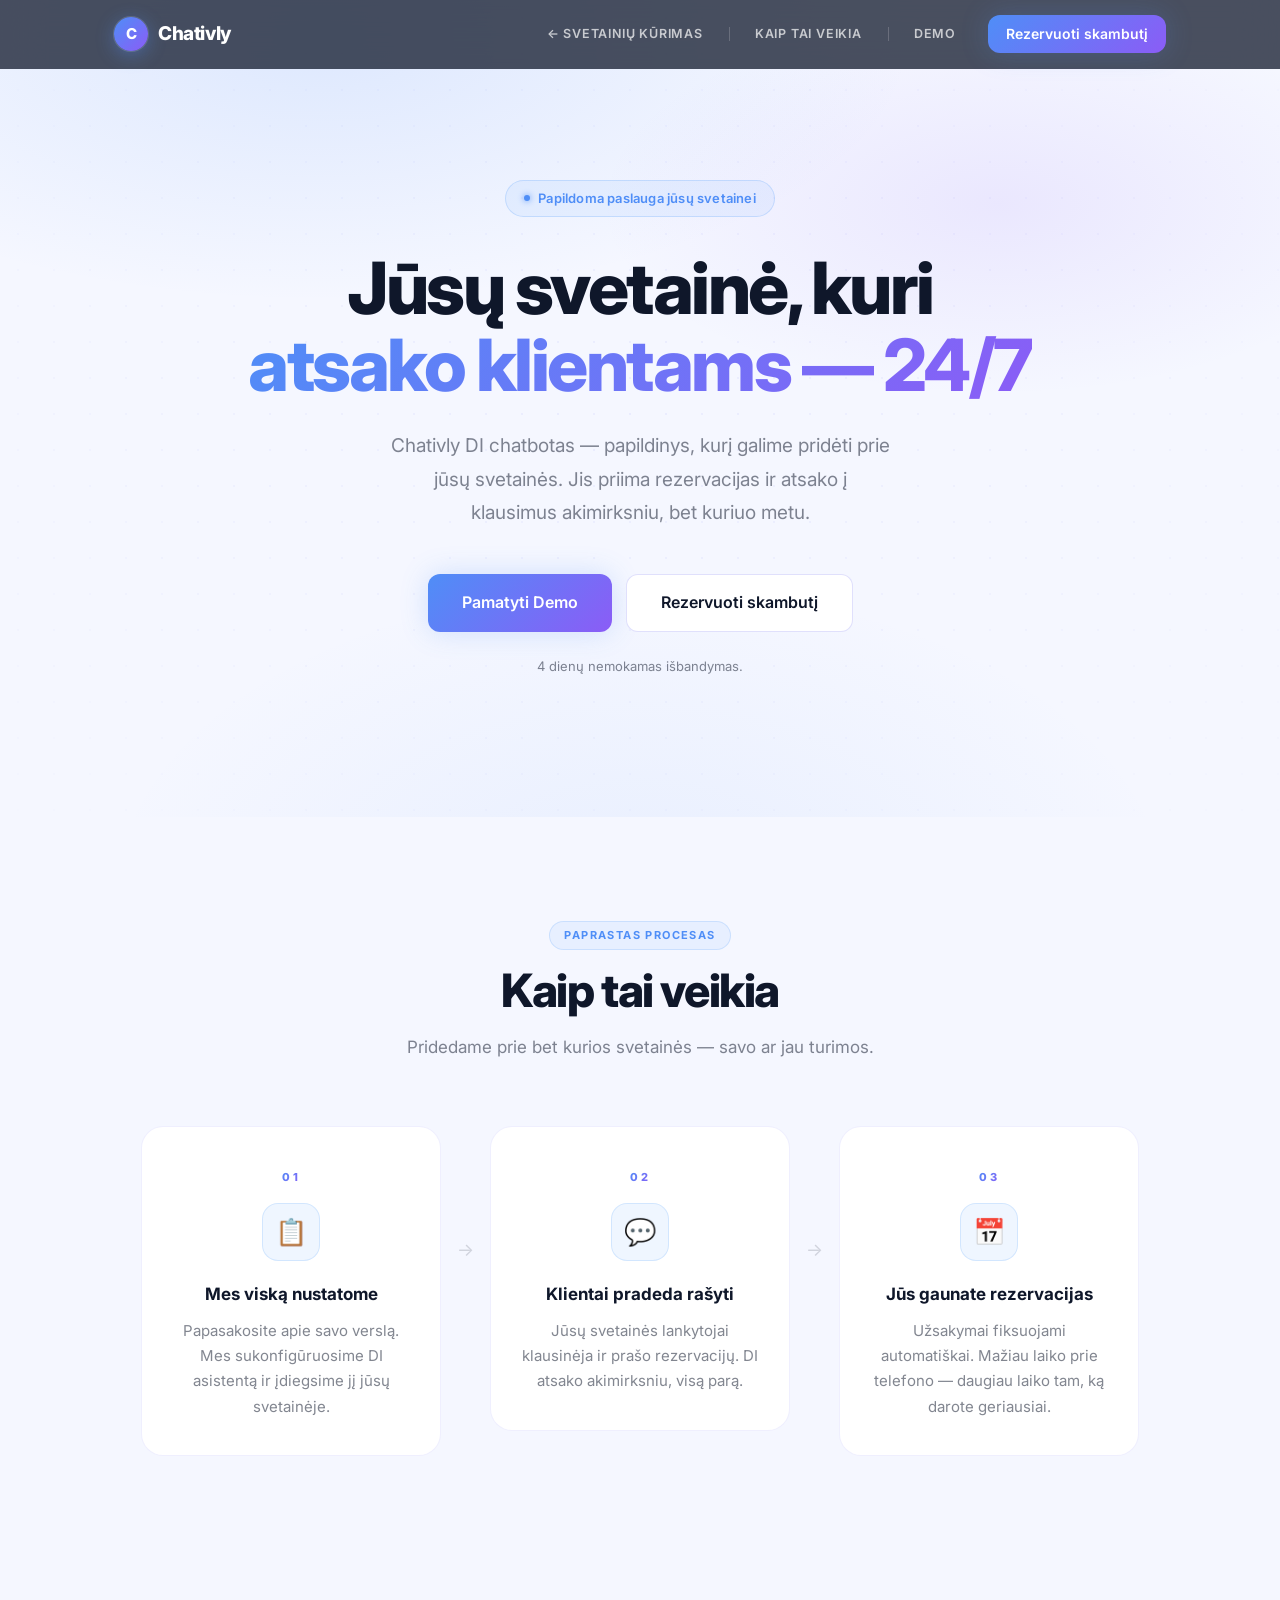
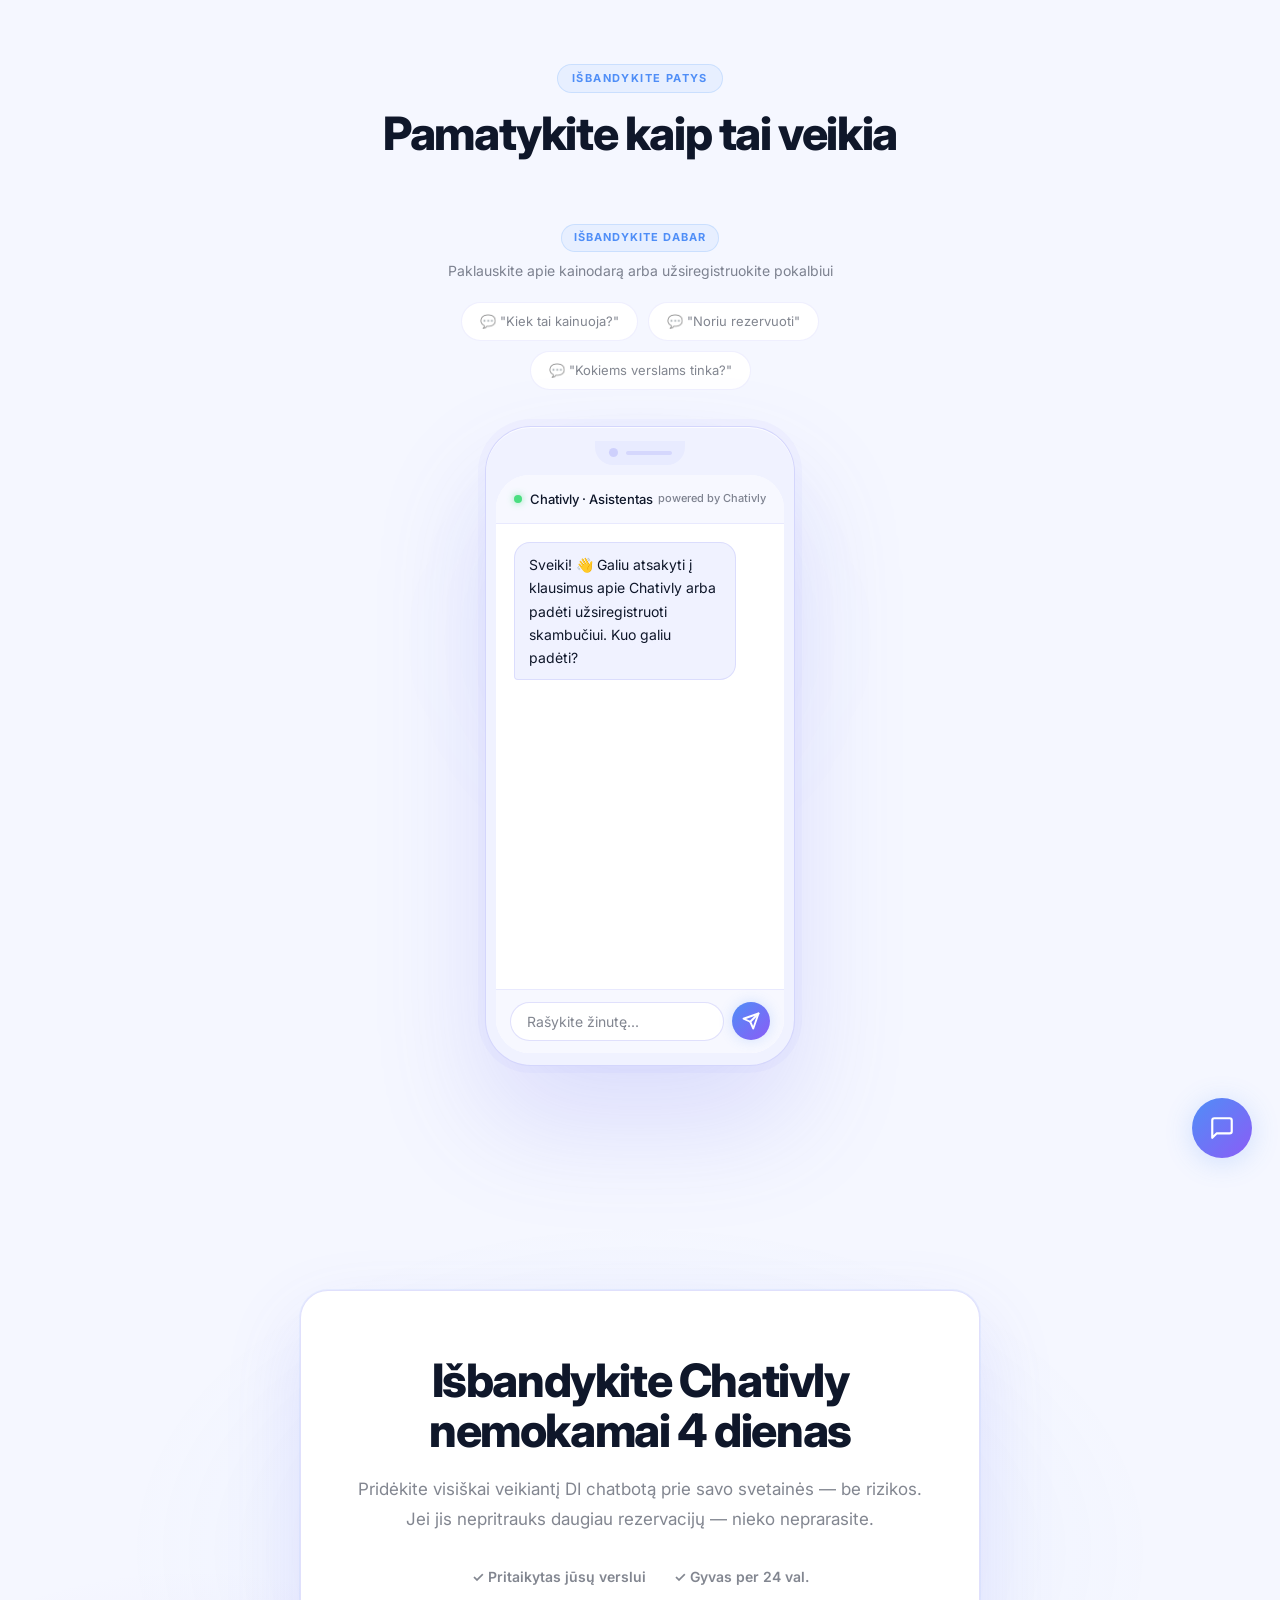
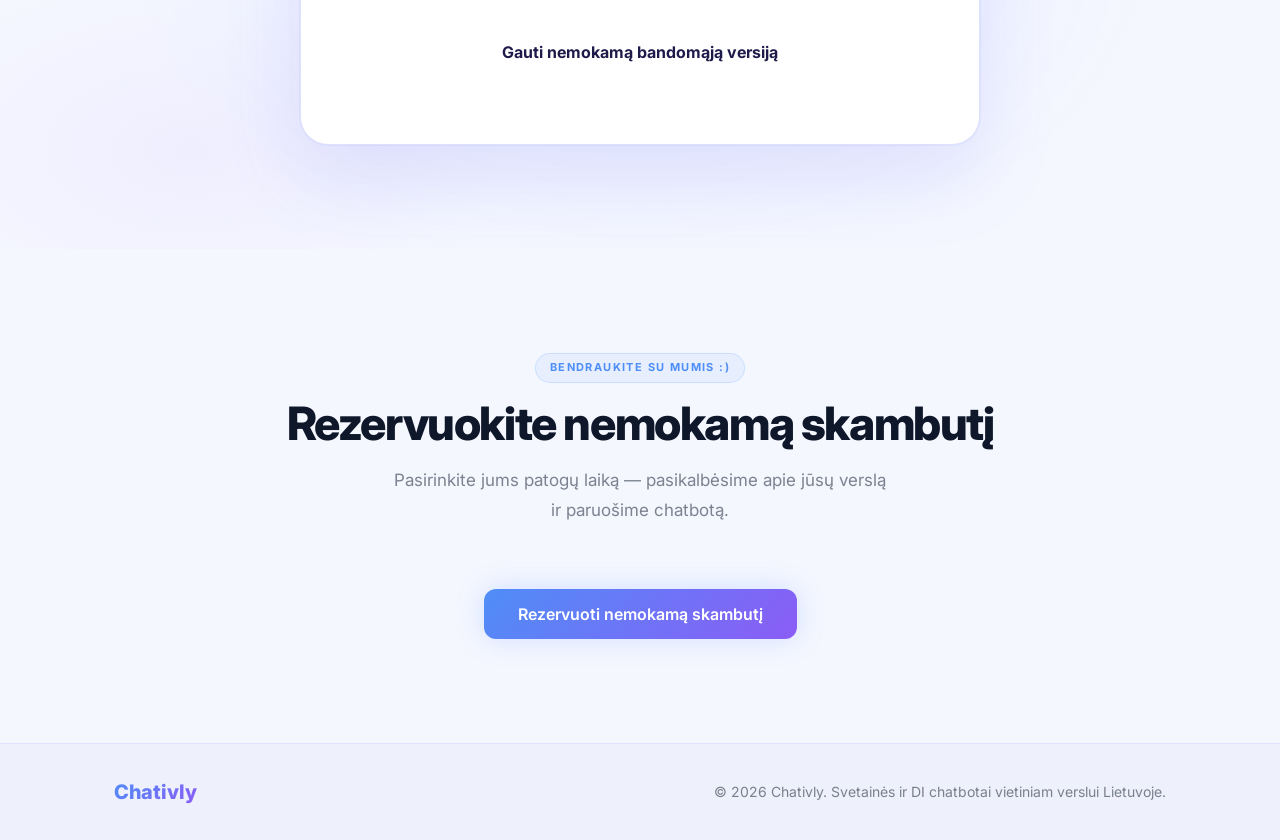
==== chatbot.html @ e69b6168 "Add Calendly booking flow to chatbot and redesign landing page FAQ assistant now collects the visito" ====
<!DOCTYPE html>
<html lang="lt">
<head>
    <meta charset="UTF-8">
    <meta name="viewport" content="width=device-width, initial-scale=1.0">
    <title>Chativly DI Chatbotas — Papildinys Jūsų Svetainei</title>
    <meta name="description" content="Pridėkite prie savo svetainės Chativly DI chatbotą, kuris priima rezervacijas ir atsako į klientų klausimus visą parą. Pradėkite nemokamą 4 dienų bandomąją versiją.">
    <link rel="icon" type="image/png" href="logofavicon.png">
    <link rel="preconnect" href="https://fonts.googleapis.com">
    <link rel="preconnect" href="https://fonts.gstatic.com" crossorigin>
    <link href="https://fonts.googleapis.com/css2?family=Inter:wght@400;500;600;700;800&display=swap" rel="stylesheet">
    <link rel="stylesheet" href="css/style.css?v=12">
    <link href="https://assets.calendly.com/assets/external/widget.css" rel="stylesheet">
    <script src="https://assets.calendly.com/assets/external/widget.js" async></script>
</head>
<body>

    <!-- Navigation -->
    <nav class="nav" id="nav">
        <div class="container nav__inner">
            <a href="index.html" class="nav__logo">
                <span class="nav__logo-badge">C</span>
                <span class="nav__logo-text">Chativly</span>
            </a>
            <button class="nav__toggle" id="navToggle" aria-label="Atidaryti meniu">
                <span></span><span></span><span></span>
            </button>
            <ul class="nav__links" id="navLinks">
                <li><a href="index.html">← Svetainių kūrimas</a></li>
                <li><a href="#how-it-works">Kaip tai veikia</a></li>
                <li><a href="#demo">Demo</a></li>
                <li class="nav__cta"><a href="#contact" class="btn btn--primary btn--sm">Rezervuoti skambutį</a></li>
            </ul>
        </div>
    </nav>

    <!-- Hero -->
    <section class="hero" id="hero">
        <div class="hero__bg"></div>
        <div class="container hero__inner">
            <div class="hero__badge">
                <span class="hero__badge-dot"></span>
                Papildoma paslauga jūsų svetainei
            </div>
            <h1 class="hero__title">Jūsų svetainė, kuri<br><span class="gradient-text">atsako klientams — 24/7</span></h1>
            <p class="hero__subtitle">Chativly DI chatbotas — papildinys, kurį galime pridėti prie jūsų svetainės. Jis priima rezervacijas ir atsako į klausimus akimirksniu, bet kuriuo metu.</p>
            <div class="hero__ctas">
                <a href="#demo" class="btn btn--primary btn--lg">Pamatyti Demo</a>
                <a href="#contact" class="btn btn--outline btn--lg">Rezervuoti skambutį</a>
            </div>
            <p class="hero__note">4 dienų nemokamas išbandymas.</p>
        </div>
    </section>

    <!-- How It Works -->
    <section class="section" id="how-it-works">
        <div class="container">
            <div class="section__header">
                <span class="section__tag">Paprastas procesas</span>
                <h2 class="section__title">Kaip tai veikia</h2>
                <p class="section__subtitle">Pridedame prie bet kurios svetainės — savo ar jau turimos.</p>
            </div>
            <div class="steps">
                <div class="step">
                    <div class="step__number">01</div>
                    <div class="step__icon">📋</div>
                    <h3 class="step__title">Mes viską nustatome</h3>
                    <p class="step__desc">Papasakosite apie savo verslą. Mes sukonfigūruosime DI asistentą ir įdiegsime jį jūsų svetainėje.</p>
                </div>
                <div class="step__arrow">→</div>
                <div class="step">
                    <div class="step__number">02</div>
                    <div class="step__icon">💬</div>
                    <h3 class="step__title">Klientai pradeda rašyti</h3>
                    <p class="step__desc">Jūsų svetainės lankytojai klausinėja ir prašo rezervacijų. DI atsako akimirksniu, visą parą.</p>
                </div>
                <div class="step__arrow">→</div>
                <div class="step">
                    <div class="step__number">03</div>
                    <div class="step__icon">📅</div>
                    <h3 class="step__title">Jūs gaunate rezervacijas</h3>
                    <p class="step__desc">Užsakymai fiksuojami automatiškai. Mažiau laiko prie telefono — daugiau laiko tam, ką darote geriausiai.</p>
                </div>
            </div>
        </div>
    </section>


    <!-- Live Demo -->
    <section class="section" id="demo" style="position:relative; padding-bottom: 120px;">
        <div class="container">
            <div class="section__header">
                <span class="section__tag">Išbandykite patys</span>
                <h2 class="section__title">Pamatykite kaip tai veikia</h2>
            </div>
            <div class="demo-split">
                <div class="demo-col__header">
                    <span class="demo-col__tag">Išbandykite dabar</span>
                    <p class="demo-col__desc">Paklauskite apie kainodarą arba užsiregistruokite pokalbiui</p>
                </div>
                <ul class="demo-hints" id="faqHints">
                    <li>💬 "Kiek tai kainuoja?"</li>
                    <li>💬 "Noriu rezervuoti"</li>
                    <li>💬 "Kokiems verslams tinka?"</li>
                </ul>
                <div class="phone-mockup">
                    <div class="phone-frame">
                        <div class="phone-frame__notch"></div>
                        <div class="phone-frame__screen">
                            <div class="chatbox">
                                <div class="chatbox__header">
                                    <div class="chatbox__status">
                                        <span class="chatbox__dot"></span>
                                        <span>Chativly · Asistentas</span>
                                    </div>
                                    <span class="chatbox__powered">powered by Chativly</span>
                                </div>
                                <div class="chatbox__messages" id="chatMessagesFaq">
                                    <div class="message message--bot">
                                        <div class="message__bubble">Sveiki! 👋 Galiu atsakyti į klausimus apie Chativly arba padėti užsiregistruoti skambučiui. Kuo galiu padėti?</div>
                                    </div>
                                </div>
                                <div class="chatbox__input">
                                    <input type="text" id="chatInputFaq" placeholder="Rašykite žinutę..." autocomplete="off" />
                                    <button id="chatSendFaq" class="chat-send-btn" aria-label="Siųsti">
                                        <svg width="18" height="18" viewBox="0 0 24 24" fill="none" stroke="currentColor" stroke-width="2.5" stroke-linecap="round" stroke-linejoin="round"><line x1="22" y1="2" x2="11" y2="13"></line><polygon points="22 2 15 22 11 13 2 9 22 2"></polygon></svg>
                                    </button>
                                </div>
                            </div>
                        </div>
                    </div>
                </div>
            </div>
        </div>

        <!-- Chat Bubble Preview -->
        <div class="bubble-widget" id="bubbleWidget">
            <div class="bubble-popup" id="bubblePopup">
                <div class="chatbox__header">
                    <div class="chatbox__status">
                        <span class="chatbox__dot"></span>
                        <span>Chativly Asistentas · Aktyvus</span>
                    </div>
                    <button class="bubble-close" id="bubbleClose" aria-label="Uždaryti">✕</button>
                </div>
                <div class="chatbox__messages" id="chatMessagesBubble">
                    <div class="message message--bot">
                        <div class="message__bubble">Sveiki! 👋 Kuo galiu padėti?</div>
                    </div>
                </div>
                <div class="chatbox__input">
                    <input type="text" id="chatInputBubble" placeholder="Rašykite žinutę..." autocomplete="off" />
                    <button id="chatSendBubble" class="chat-send-btn" aria-label="Siųsti">
                        <svg width="18" height="18" viewBox="0 0 24 24" fill="none" stroke="currentColor" stroke-width="2.5" stroke-linecap="round" stroke-linejoin="round"><line x1="22" y1="2" x2="11" y2="13"></line><polygon points="22 2 15 22 11 13 2 9 22 2"></polygon></svg>
                    </button>
                </div>
            </div>
            <button class="bubble-btn" id="bubbleBtn" aria-label="Atidaryti chatą">
                <svg class="bubble-icon bubble-icon--chat" width="26" height="26" viewBox="0 0 24 24" fill="none" stroke="currentColor" stroke-width="2" stroke-linecap="round" stroke-linejoin="round"><path d="M21 15a2 2 0 0 1-2 2H7l-4 4V5a2 2 0 0 1 2-2h14a2 2 0 0 1 2 2z"></path></svg>
                <svg class="bubble-icon bubble-icon--close" width="22" height="22" viewBox="0 0 24 24" fill="none" stroke="currentColor" stroke-width="2.5" stroke-linecap="round" stroke-linejoin="round"><line x1="18" y1="6" x2="6" y2="18"></line><line x1="6" y1="6" x2="18" y2="18"></line></svg>
            </button>
        </div>
    </section>


    <!-- Trial -->
    <section class="section trial" id="trial">
        <div class="container">
            <div class="trial__inner">
                <h2 class="trial__title">Išbandykite Chativly<br>nemokamai 4 dienas</h2>
                <p class="trial__subtitle">Pridėkite visiškai veikiantį DI chatbotą prie savo svetainės — be rizikos. Jei jis nepritrauks daugiau rezervacijų — nieko neprarasite.</p>
                <div class="trial__features">
                    <span>✓ Pritaikytas jūsų verslui</span>
                    <span>✓ Gyvas per 24 val.</span>
                </div>
                <a href="#contact" class="btn btn--white btn--lg">Gauti nemokamą bandomąją versiją</a>
            </div>
        </div>
    </section>

    <!-- Contact -->
    <section class="section" id="contact">
        <div class="container">
            <div class="section__header">
                <span class="section__tag">Bendraukite su mumis :)</span>
                <h2 class="section__title">Rezervuokite nemokamą skambutį</h2>
                <p class="section__subtitle">Pasirinkite jums patogų laiką — pasikalbėsime apie jūsų verslą ir paruošime chatbotą.</p>
            </div>
            <div class="calendly-cta" style="display:flex;justify-content:center;">
                <button class="btn btn--primary btn--lg" onclick="if(typeof Calendly!=='undefined'){Calendly.initPopupWidget({url:'https://calendly.com/zygimantaspode'});}else{window.open('https://calendly.com/zygimantaspode','_blank');}return false;">
                    Rezervuoti nemokamą skambutį
                </button>
            </div>
        </div>
    </section>

    <!-- Footer -->
    <footer class="footer">
        <div class="container footer__inner">
            <a href="index.html" class="footer__logo">Chativly</a>
            <p class="footer__copy">© 2026 Chativly. Svetainės ir DI chatbotai vietiniam verslui Lietuvoje.</p>
        </div>
    </footer>

    <script src="js/main.js?v=8"></script>
    <script src="js/chatbot.js?v=8"></script>
</body>
</html>
---- css/style.css ----
/* ===== Variables ===== */
:root {
  --bg: #f5f7ff;
  --bg-2: #eef1fb;
  --bg-surface: rgba(255,255,255,0.75);
  --border: rgba(99,102,241,0.1);
  --border-bright: rgba(99,102,241,0.2);
  --primary: #4f8ef7;
  --primary-dark: #3b82f6;
  --primary-glow: rgba(79,142,247,0.22);
  --accent: #8b5cf6;
  --gradient: linear-gradient(135deg, #4f8ef7 0%, #8b5cf6 100%);
  --text: #0f172a;
  --text-muted: rgba(15,23,42,0.52);
  --white: #ffffff;
  --shadow: 0 8px 32px rgba(99,102,241,0.1);
  --shadow-lg: 0 32px 80px rgba(99,102,241,0.14);
  --radius: 14px;
  --radius-lg: 22px;
  --font: 'Inter', sans-serif;
  --ease: all 0.22s ease;
}

/* ===== Reset ===== */
*, *::before, *::after { box-sizing: border-box; margin: 0; padding: 0; }
html { scroll-behavior: smooth; }
body {
  font-family: var(--font);
  color: var(--text);
  line-height: 1.6;
  background: var(--bg);
  -webkit-font-smoothing: antialiased;
}
a { text-decoration: none; }
ul { list-style: none; }
input, select, button { font-family: var(--font); }

/* ===== Container ===== */
.container {
  max-width: 1100px;
  margin: 0 auto;
  padding: 0 24px;
}

/* ===== Gradient Text ===== */
.gradient-text {
  background: var(--gradient);
  -webkit-background-clip: text;
  -webkit-text-fill-color: transparent;
  background-clip: text;
}

/* ===== Buttons ===== */
.btn {
  display: inline-flex;
  align-items: center;
  justify-content: center;
  gap: 8px;
  border: none;
  border-radius: 12px;
  font-weight: 600;
  cursor: pointer;
  transition: var(--ease);
  white-space: nowrap;
}
.btn--primary {
  background: var(--gradient);
  color: var(--white);
  box-shadow: 0 0 28px var(--primary-glow);
}
.btn--primary:hover {
  filter: brightness(1.12);
  transform: translateY(-2px);
  box-shadow: 0 0 40px rgba(96,165,250,0.42);
}
.btn--outline {
  background: #ffffff;
  color: var(--text);
  border: 1px solid var(--border-bright);
}
.btn--outline:hover {
  background: #f0f2ff;
  border-color: rgba(79,142,247,0.35);
  transform: translateY(-2px);
}
.btn--white {
  background: var(--white);
  color: #1e1b4b;
  font-weight: 700;
}
.btn--white:hover {
  background: #ede9fe;
  transform: translateY(-2px);
  box-shadow: 0 8px 28px rgba(0,0,0,0.28);
}
.btn--sm { padding: 8px 18px; font-size: 14px; }
.btn--lg { padding: 15px 34px; font-size: 16px; }
.btn--full { width: 100%; }

/* ===== Nav ===== */
.nav {
  position: fixed;
  top: 0; left: 0; right: 0;
  z-index: 100;
  padding: 15px 0;
  background: rgba(15,23,42,0.75);
  backdrop-filter: blur(20px);
  -webkit-backdrop-filter: blur(20px);
  border-bottom: 1px solid transparent;
  transition: var(--ease), transform 0.3s ease;
}
.nav--hidden {
  transform: translateY(-100%);
}
.nav.scrolled {
  background: rgba(15,23,42,0.95);
  border-bottom-color: rgba(255,255,255,0.08);
  padding: 10px 0;
  box-shadow: 0 4px 24px rgba(0,0,0,0.25);
}
.nav__inner {
  display: flex;
  align-items: center;
  justify-content: space-between;
  gap: 32px;
}
.nav__logo {
  display: flex;
  align-items: center;
  gap: 10px;
}
.nav__logo-badge {
  width: 34px;
  height: 34px;
  flex-shrink: 0;
  border-radius: 50%;
  background: var(--gradient);
  display: flex;
  align-items: center;
  justify-content: center;
  color: var(--white);
  font-size: 15px;
  font-weight: 800;
  box-shadow: 0 0 0 1px rgba(255,255,255,0.14), 0 4px 18px rgba(79,142,247,0.4);
  transition: var(--ease);
}
.nav__logo:hover .nav__logo-badge {
  transform: scale(1.08) rotate(-8deg);
  box-shadow: 0 0 0 1px rgba(255,255,255,0.22), 0 4px 24px rgba(139,92,246,0.55);
}
.nav__logo-text {
  font-size: 19px;
  font-weight: 800;
  color: var(--white);
  letter-spacing: -0.4px;
}
.nav__links {
  display: flex;
  align-items: center;
  gap: 26px;
}
.nav__links li {
  display: flex;
  align-items: center;
}
.nav__links li:not(:first-child):not(.nav__cta) {
  position: relative;
  padding-left: 26px;
}
.nav__links li:not(:first-child):not(.nav__cta)::before {
  content: '';
  position: absolute;
  left: 0;
  top: 50%;
  transform: translateY(-50%);
  width: 1px;
  height: 14px;
  background: rgba(255,255,255,0.18);
}
.nav__cta { margin-left: 6px; }
.nav__links a:not(.btn) {
  color: rgba(255,255,255,0.7);
  font-size: 12.5px;
  font-weight: 600;
  text-transform: uppercase;
  letter-spacing: 0.8px;
  transition: var(--ease);
}
.nav__links a:not(.btn):hover { color: var(--white); }
.nav__toggle {
  display: none;
  flex-direction: column;
  gap: 5px;
  background: none;
  border: none;
  cursor: pointer;
  padding: 4px;
  z-index: 101;
}
.nav__toggle span {
  display: block;
  width: 24px;
  height: 2px;
  background: var(--white);
  border-radius: 2px;
  transition: var(--ease);
}

/* ===== Hero ===== */
.hero {
  position: relative;
  background: var(--bg);
  color: var(--text);
  padding: 180px 0 140px;
  overflow: hidden;
  text-align: center;
}
.hero__bg {
  position: absolute;
  inset: 0;
  background:
    radial-gradient(ellipse 80% 55% at 25% 5%, rgba(79,142,247,0.14) 0%, transparent 58%),
    radial-gradient(ellipse 60% 45% at 78% 25%, rgba(139,92,246,0.1) 0%, transparent 52%),
    radial-gradient(ellipse 70% 65% at 50% 110%, rgba(79,142,247,0.08) 0%, transparent 60%);
  pointer-events: none;
}
.hero::after {
  content: '';
  position: absolute;
  inset: 0;
  background-image: radial-gradient(rgba(99,102,241,0.07) 1px, transparent 1px);
  background-size: 36px 36px;
  mask-image: radial-gradient(ellipse 80% 80% at center, black 0%, transparent 100%);
  -webkit-mask-image: radial-gradient(ellipse 80% 80% at center, black 0%, transparent 100%);
  pointer-events: none;
}
.hero__inner { position: relative; z-index: 1; }
.hero__badge {
  display: inline-flex;
  align-items: center;
  gap: 8px;
  background: rgba(96,165,250,0.09);
  border: 1px solid rgba(96,165,250,0.26);
  color: var(--primary);
  padding: 7px 18px;
  border-radius: 100px;
  font-size: 13px;
  font-weight: 600;
  margin-bottom: 32px;
  letter-spacing: 0.2px;
}
.hero__badge-dot {
  width: 6px;
  height: 6px;
  background: var(--primary);
  border-radius: 50%;
  flex-shrink: 0;
  animation: blink 2s infinite;
  box-shadow: 0 0 6px var(--primary);
}
.hero__title {
  font-size: clamp(40px, 6.5vw, 72px);
  font-weight: 800;
  line-height: 1.07;
  letter-spacing: -2.5px;
  margin-bottom: 26px;
  color: var(--text);
}
.hero__subtitle {
  font-size: clamp(16px, 2vw, 19px);
  color: var(--text-muted);
  max-width: 500px;
  margin: 0 auto 44px;
  line-height: 1.78;
}
.hero__ctas {
  display: flex;
  gap: 14px;
  justify-content: center;
  flex-wrap: wrap;
  margin-bottom: 24px;
}
.hero__note {
  font-size: 13px;
  color: var(--text-muted);
}

/* ===== Hero split (index hero) ===== */
.hero--split .hero__inner {
  display: grid;
  grid-template-columns: 1.05fr 0.95fr;
  align-items: center;
  gap: 56px;
  text-align: left;
}
.hero--split .hero__badge { margin-bottom: 26px; }
.hero--split .hero__subtitle { margin: 0 0 40px; max-width: 460px; }
.hero--split .hero__ctas { justify-content: flex-start; }
.hero--split .hero__note { text-align: left; }

.hero__visual { position: relative; }
.hero__mock-glow {
  position: absolute;
  inset: -60px;
  z-index: -1;
  background:
    radial-gradient(circle at 28% 20%, rgba(79,142,247,0.4), transparent 60%),
    radial-gradient(circle at 82% 78%, rgba(139,92,246,0.35), transparent 55%);
  filter: blur(50px);
}
.hero__mock {
  background: var(--bg-surface);
  border: 1px solid var(--border-bright);
  border-radius: var(--radius-lg);
  box-shadow: var(--shadow-lg);
  backdrop-filter: blur(20px);
  -webkit-backdrop-filter: blur(20px);
  overflow: hidden;
  transform: rotate(1.4deg);
  transition: transform 0.4s ease;
}
.hero__visual:hover .hero__mock { transform: rotate(0deg) translateY(-4px); }
.hero__mock-bar {
  display: flex;
  gap: 6px;
  padding: 14px 18px;
  border-bottom: 1px solid var(--border);
}
.hero__mock-bar span {
  width: 10px;
  height: 10px;
  border-radius: 50%;
  background: rgba(15,23,42,0.14);
}
.hero__mock-body {
  padding: 26px 22px 30px;
  display: flex;
  flex-direction: column;
  gap: 12px;
}
.hero__chat-bubble {
  max-width: 78%;
  padding: 12px 16px;
  border-radius: 14px;
  font-size: 14.5px;
  line-height: 1.5;
}
.hero__chat-bubble--user {
  align-self: flex-end;
  background: var(--gradient);
  color: var(--white);
  border-bottom-right-radius: 4px;
}
.hero__chat-bubble--bot {
  align-self: flex-start;
  background: #ffffff;
  border: 1px solid var(--border);
  color: var(--text);
  border-bottom-left-radius: 4px;
}
.hero__floating-chip {
  position: absolute;
  bottom: -18px;
  right: 22px;
  display: inline-flex;
  align-items: center;
  gap: 8px;
  background: var(--text);
  color: var(--white);
  padding: 10px 18px;
  border-radius: 100px;
  font-size: 13px;
  font-weight: 600;
  box-shadow: var(--shadow-lg);
}
.hero__floating-dot {
  width: 7px;
  height: 7px;
  border-radius: 50%;
  background: #34d399;
  box-shadow: 0 0 6px #34d399;
  animation: blink 2s infinite;
}

/* ===== Sections ===== */
.section { padding: 104px 0; }
.section__header {
  text-align: center;
  margin-bottom: 64px;
}
.section__tag {
  display: inline-block;
  background: rgba(96,165,250,0.09);
  border: 1px solid rgba(96,165,250,0.22);
  color: var(--primary);
  font-size: 11px;
  font-weight: 700;
  text-transform: uppercase;
  letter-spacing: 1.4px;
  padding: 5px 14px;
  border-radius: 100px;
  margin-bottom: 16px;
}
.section__title {
  font-size: clamp(28px, 4vw, 46px);
  font-weight: 800;
  letter-spacing: -1.4px;
  color: var(--text);
  margin-bottom: 16px;
  line-height: 1.08;
}
.section__subtitle {
  font-size: 17px;
  color: var(--text-muted);
  max-width: 500px;
  margin: 0 auto;
  line-height: 1.78;
}

/* ===== Steps ===== */
.steps {
  display: flex;
  align-items: flex-start;
  gap: 16px;
  justify-content: center;
}
.step {
  flex: 1;
  max-width: 300px;
  background: #ffffff;
  border: 1px solid var(--border);
  border-radius: var(--radius-lg);
  padding: 36px 28px;
  text-align: center;
  backdrop-filter: blur(12px);
  -webkit-backdrop-filter: blur(12px);
  transition: border-color 0.25s ease, transform 0.25s ease, box-shadow 0.25s ease;
  position: relative;
  overflow: hidden;
}
.step::after {
  content: '';
  position: absolute;
  inset: 0;
  background: linear-gradient(135deg, rgba(79,142,247,0.04) 0%, rgba(139,92,246,0.04) 100%);
  opacity: 0;
  transition: opacity 0.3s ease;
  pointer-events: none;
}
.step:hover {
  border-color: var(--border-bright);
  transform: translateY(-7px);
  box-shadow: 0 24px 56px rgba(99,102,241,0.12), 0 0 0 1px rgba(79,142,247,0.15);
}
.step:hover::after { opacity: 1; }
.step__number {
  display: inline-block;
  background: var(--gradient);
  -webkit-background-clip: text;
  -webkit-text-fill-color: transparent;
  background-clip: text;
  font-size: 11px;
  font-weight: 800;
  letter-spacing: 2.5px;
  margin-bottom: 16px;
}
.step__icon {
  width: 58px;
  height: 58px;
  background: rgba(96,165,250,0.1);
  border: 1px solid rgba(96,165,250,0.2);
  border-radius: 16px;
  display: flex;
  align-items: center;
  justify-content: center;
  font-size: 26px;
  margin: 0 auto 20px;
}
.step__title {
  font-size: 17px;
  font-weight: 700;
  color: var(--text);
  margin-bottom: 10px;
}
.step__desc { font-size: 15px; color: var(--text-muted); line-height: 1.68; }
.step__arrow {
  color: var(--text-muted);
  margin-top: 110px;
  flex-shrink: 0;
  font-size: 18px;
  opacity: 0.3;
}

/* ===== Features Grid ===== */
.features {
  display: grid;
  grid-template-columns: repeat(3, 1fr);
  gap: 20px;
}
.feature {
  background: #ffffff;
  border: 1px solid var(--border);
  border-radius: var(--radius-lg);
  padding: 30px 26px;
  transition: border-color 0.25s ease, transform 0.25s ease, box-shadow 0.25s ease;
}
.feature:hover {
  border-color: var(--border-bright);
  transform: translateY(-5px);
  box-shadow: 0 20px 48px rgba(99,102,241,0.1);
}
.feature__icon {
  width: 48px;
  height: 48px;
  background: rgba(96,165,250,0.1);
  border: 1px solid rgba(96,165,250,0.2);
  border-radius: 14px;
  display: flex;
  align-items: center;
  justify-content: center;
  font-size: 22px;
  margin-bottom: 16px;
}
.feature__title {
  font-size: 16px;
  font-weight: 700;
  color: var(--text);
  margin-bottom: 8px;
}
.feature__desc { font-size: 14px; color: var(--text-muted); line-height: 1.65; }

/* ===== Addon Teaser ===== */
.addon-teaser {
  display: flex;
  align-items: center;
  gap: 36px;
  background: #ffffff;
  border: 1px solid var(--border-bright);
  border-radius: 28px;
  padding: 48px;
  box-shadow: 0 0 0 1px rgba(79,142,247,0.06), var(--shadow);
}
.addon-teaser__icon {
  flex-shrink: 0;
  width: 84px;
  height: 84px;
  border-radius: 22px;
  background: var(--gradient);
  color: var(--white);
  display: flex;
  align-items: center;
  justify-content: center;
  font-size: 36px;
  box-shadow: 0 0 28px var(--primary-glow);
}
.addon-teaser__title {
  font-size: clamp(22px, 3vw, 30px);
  font-weight: 800;
  letter-spacing: -1px;
  color: var(--text);
  margin: 10px 0 12px;
  line-height: 1.15;
}
.addon-teaser__desc {
  font-size: 15px;
  color: var(--text-muted);
  line-height: 1.7;
  margin-bottom: 22px;
  max-width: 560px;
}

/* ===== Demo Hints ===== */
.demo-hints {
  display: flex;
  gap: 10px;
  justify-content: center;
  flex-wrap: wrap;
  margin-bottom: 36px;
}
.demo-hints li {
  font-size: 13px;
  color: var(--text-muted);
  padding: 8px 18px;
  background: #ffffff;
  border: 1px solid var(--border);
  border-radius: 100px;
  cursor: pointer;
  transition: var(--ease);
}
.demo-hints li:hover {
  background: rgba(96,165,250,0.1);
  border-color: rgba(96,165,250,0.3);
  color: var(--primary);
  transform: translateY(-2px);
}

/* ===== Phone Mockup ===== */
.phone-mockup {
  position: relative;
  display: flex;
  justify-content: center;
  align-items: flex-start;
}
.phone-mockup::before {
  content: '';
  position: absolute;
  top: 10%;
  left: 50%;
  transform: translateX(-50%);
  width: 300px;
  height: 300px;
  background: radial-gradient(ellipse, rgba(96,165,250,0.18) 0%, transparent 70%);
  filter: blur(64px);
  pointer-events: none;
  z-index: 0;
}
.phone-frame {
  position: relative;
  z-index: 1;
  width: 310px;
  background: #f0f2ff;
  border-radius: 46px;
  border: 1.5px solid rgba(99,102,241,0.2);
  box-shadow:
    0 0 0 7px rgba(99,102,241,0.04),
    0 56px 112px rgba(99,102,241,0.18),
    inset 0 1px 0 rgba(255,255,255,0.8);
  padding: 14px 10px 12px;
  overflow: hidden;
}
.phone-frame__notch {
  width: 90px;
  height: 24px;
  background: #e8ebff;
  border-radius: 0 0 18px 18px;
  margin: 0 auto 10px;
  display: flex;
  align-items: center;
  justify-content: center;
  gap: 8px;
}
.phone-frame__notch::before {
  content: '';
  width: 9px;
  height: 9px;
  background: rgba(99,102,241,0.2);
  border-radius: 50%;
}
.phone-frame__notch::after {
  content: '';
  width: 46px;
  height: 4px;
  background: rgba(99,102,241,0.15);
  border-radius: 2px;
}
.phone-frame__screen {
  border-radius: 34px;
  overflow: hidden;
  height: 578px;
}
.phone-frame__screen .chatbox {
  height: 100%;
  border: none;
  border-radius: 0;
  box-shadow: none;
}

/* ===== Chatbox ===== */
.chatbox {
  background: #ffffff;
  border: 1px solid var(--border);
  border-radius: var(--radius-lg);
  box-shadow: var(--shadow-lg);
  display: flex;
  flex-direction: column;
  height: 490px;
  overflow: hidden;
}
.chatbox__header {
  background: rgba(245,247,255,0.8);
  border-bottom: 1px solid var(--border);
  padding: 14px 18px;
  display: flex;
  align-items: center;
  justify-content: space-between;
  flex-shrink: 0;
}
.chatbox__status {
  display: flex;
  align-items: center;
  gap: 8px;
  color: var(--text);
  font-size: 13px;
  font-weight: 500;
}
.chatbox__dot {
  width: 8px;
  height: 8px;
  background: #4ade80;
  border-radius: 50%;
  animation: blink 2s infinite;
  box-shadow: 0 0 7px rgba(74,222,128,0.65);
  flex-shrink: 0;
}
@keyframes blink {
  0%, 100% { opacity: 1; }
  50% { opacity: 0.35; }
}
.chatbox__powered {
  font-size: 11px;
  color: var(--text-muted);
  font-weight: 500;
}
.chatbox__messages {
  flex: 1;
  overflow-y: auto;
  padding: 18px;
  display: flex;
  flex-direction: column;
  gap: 12px;
}
.chatbox__messages::-webkit-scrollbar { width: 4px; }
.chatbox__messages::-webkit-scrollbar-track { background: transparent; }
.chatbox__messages::-webkit-scrollbar-thumb { background: rgba(99,102,241,0.18); border-radius: 2px; }

.message { display: flex; max-width: 88%; }
.message--bot { align-self: flex-start; }
.message--user { align-self: flex-end; }
.message__bubble {
  padding: 10px 14px;
  border-radius: 16px;
  font-size: 14px;
  line-height: 1.65;
}
.message--bot .message__bubble {
  background: #f0f2ff;
  border: 1px solid rgba(99,102,241,0.15);
  border-bottom-left-radius: 4px;
  color: var(--text);
}
.message--user .message__bubble {
  background: var(--gradient);
  color: var(--white);
  border-bottom-right-radius: 4px;
}

/* Typing indicator */
.typing-dots {
  display: flex;
  gap: 4px;
  padding: 3px 4px;
}
.typing-dots span {
  width: 6px;
  height: 6px;
  background: var(--text-muted);
  border-radius: 50%;
  animation: bounce 1.2s infinite;
}
.typing-dots span:nth-child(2) { animation-delay: 0.18s; }
.typing-dots span:nth-child(3) { animation-delay: 0.36s; }
@keyframes bounce {
  0%, 60%, 100% { transform: translateY(0); opacity: 0.35; }
  30% { transform: translateY(-7px); opacity: 1; }
}

.chatbox__input {
  display: flex;
  align-items: center;
  gap: 8px;
  padding: 12px 14px;
  border-top: 1px solid var(--border);
  background: rgba(245,247,255,0.8);
  flex-shrink: 0;
}
.chatbox__input input {
  flex: 1;
  border: 1px solid var(--border-bright);
  border-radius: 24px;
  padding: 10px 16px;
  font-size: 14px;
  outline: none;
  transition: var(--ease);
  color: var(--text);
  background: #ffffff;
  min-width: 0;
}
.chatbox__input input::placeholder { color: var(--text-muted); }
.chatbox__input input:focus {
  border-color: rgba(79,142,247,0.5);
  background: #ffffff;
  box-shadow: 0 0 0 3px rgba(79,142,247,0.1);
}
.chat-send-btn {
  width: 38px;
  height: 38px;
  border-radius: 50%;
  background: var(--gradient);
  border: none;
  color: var(--white);
  cursor: pointer;
  display: flex;
  align-items: center;
  justify-content: center;
  transition: var(--ease);
  flex-shrink: 0;
  box-shadow: 0 0 14px var(--primary-glow);
}
.chat-send-btn:hover { filter: brightness(1.12); transform: scale(1.06); }
.chat-send-btn:disabled { background: rgba(255,255,255,0.1); cursor: not-allowed; transform: none; box-shadow: none; }

/* ===== Trial ===== */
.trial {
  background: var(--bg);
  text-align: center;
  position: relative;
  overflow: hidden;
}
.trial::before {
  content: '';
  position: absolute;
  inset: 0;
  background:
    radial-gradient(ellipse 65% 80% at 50% 55%, rgba(79,142,247,0.08) 0%, transparent 62%),
    radial-gradient(ellipse 45% 50% at 15% 85%, rgba(139,92,246,0.06) 0%, transparent 55%);
  pointer-events: none;
}
.trial__inner {
  position: relative;
  z-index: 1;
  max-width: 680px;
  margin: 0 auto;
  background: #ffffff;
  border: 1px solid var(--border-bright);
  border-radius: 28px;
  padding: 64px 52px;
  backdrop-filter: blur(16px);
  -webkit-backdrop-filter: blur(16px);
  box-shadow: 0 0 0 1px rgba(79,142,247,0.08), var(--shadow-lg);
}
.trial__title {
  font-size: clamp(28px, 4vw, 46px);
  font-weight: 800;
  letter-spacing: -1.4px;
  margin-bottom: 18px;
  line-height: 1.1;
  color: var(--text);
}
.trial__subtitle {
  font-size: 17px;
  color: var(--text-muted);
  margin-bottom: 32px;
  line-height: 1.78;
}
.trial__features {
  display: flex;
  gap: 28px;
  justify-content: center;
  flex-wrap: wrap;
  margin-bottom: 36px;
  font-size: 14px;
  font-weight: 600;
  color: var(--text-muted);
}

/* ===== Chat Book Button ===== */
.chat-book-btn {
  display: inline-flex;
  align-items: center;
  gap: 6px;
  margin-top: 10px;
  padding: 10px 18px;
  background: var(--gradient);
  color: var(--white);
  border: none;
  border-radius: 10px;
  font-size: 13px;
  font-weight: 600;
  cursor: pointer;
  transition: var(--ease);
  box-shadow: 0 0 18px var(--primary-glow);
  font-family: var(--font);
}
.chat-book-btn:hover {
  filter: brightness(1.12);
  transform: translateY(-2px);
  box-shadow: 0 0 28px rgba(96,165,250,0.4);
}

/* ===== Contact ===== */
.calendly-cta { display: flex; justify-content: center; }

/* ===== Footer ===== */
.footer {
  background: #eef1fb;
  color: var(--text-muted);
  padding: 32px 0;
  border-top: 1px solid var(--border);
}
.footer__inner {
  display: flex;
  align-items: center;
  justify-content: space-between;
  flex-wrap: wrap;
  gap: 12px;
}
.footer__logo {
  font-size: 20px;
  font-weight: 800;
  background: var(--gradient);
  -webkit-background-clip: text;
  -webkit-text-fill-color: transparent;
  background-clip: text;
}
.footer__copy { font-size: 14px; }

/* ===== Bubble Widget ===== */
.bubble-widget {
  position: absolute;
  bottom: 28px;
  right: 28px;
  z-index: 10;
  display: flex;
  flex-direction: column;
  align-items: flex-end;
  gap: 12px;
}
.bubble-btn {
  position: relative;
  width: 60px;
  height: 60px;
  border-radius: 50%;
  background: var(--gradient);
  border: none;
  color: var(--white);
  cursor: pointer;
  box-shadow: 0 4px 28px var(--primary-glow);
  display: flex;
  align-items: center;
  justify-content: center;
  transition: var(--ease);
  flex-shrink: 0;
}
.bubble-btn:hover { filter: brightness(1.1); transform: scale(1.06); }
.bubble-icon { transition: opacity 0.15s ease, transform 0.15s ease; }
.bubble-icon--close { position: absolute; opacity: 0; transform: scale(0.6) rotate(-45deg); }
.bubble-btn.open .bubble-icon--chat  { opacity: 0; transform: scale(0.6) rotate(45deg); }
.bubble-btn.open .bubble-icon--close { opacity: 1; transform: scale(1) rotate(0); }

.bubble-popup {
  width: 340px;
  height: 480px;
  background: #ffffff;
  border: 1px solid var(--border-bright);
  border-radius: var(--radius-lg);
  box-shadow: var(--shadow-lg);
  display: flex;
  flex-direction: column;
  overflow: hidden;
  transform: scale(0.9) translateY(16px);
  opacity: 0;
  pointer-events: none;
  transition: transform 0.22s ease, opacity 0.22s ease;
  transform-origin: bottom right;
}
.bubble-popup.open {
  transform: scale(1) translateY(0);
  opacity: 1;
  pointer-events: all;
}
.bubble-close {
  background: none;
  border: none;
  color: var(--text-muted);
  font-size: 16px;
  cursor: pointer;
  padding: 2px 8px;
  border-radius: 4px;
  transition: var(--ease);
  line-height: 1;
}
.bubble-close:hover { color: var(--text); background: rgba(99,102,241,0.08); }

/* ===== Demo col layout ===== */
.demo-split {
  display: flex;
  flex-direction: column;
  align-items: center;
  gap: 0;
  max-width: 400px;
  margin: 0 auto;
}
.demo-col__header {
  text-align: center;
  margin-bottom: 20px;
}
.demo-col__tag {
  display: inline-block;
  background: rgba(96,165,250,0.09);
  border: 1px solid rgba(96,165,250,0.22);
  color: var(--primary);
  font-size: 11px;
  font-weight: 700;
  text-transform: uppercase;
  letter-spacing: 1px;
  padding: 4px 12px;
  border-radius: 100px;
  margin-bottom: 8px;
}
.demo-col__desc { font-size: 14px; color: var(--text-muted); }

/* ===== Scroll Reveal ===== */
.reveal {
  opacity: 0;
  transform: translateY(26px);
  transition: opacity 0.6s ease, transform 0.6s ease;
}
.reveal.visible {
  opacity: 1;
  transform: translateY(0);
}

/* ===== Responsive ===== */
@media (max-width: 900px) {
  .steps { flex-direction: column; align-items: center; }
  .step { max-width: 440px; width: 100%; }
  .step__arrow { transform: rotate(90deg); margin: -8px auto; opacity: 0.25; }
  .features { grid-template-columns: repeat(2, 1fr); }
  .addon-teaser { flex-direction: column; text-align: center; padding: 40px 32px; }
  .addon-teaser__desc { max-width: none; }

  .hero--split .hero__inner { grid-template-columns: 1fr; text-align: center; gap: 60px; }
  .hero--split .hero__badge { margin-left: auto; margin-right: auto; }
  .hero--split .hero__subtitle { margin: 0 auto 40px; }
  .hero--split .hero__ctas { justify-content: center; }
  .hero--split .hero__note { text-align: center; }
  .hero__visual { max-width: 440px; margin: 0 auto; }
}

@media (max-width: 640px) {
  .nav__links {
    position: fixed;
    top: 0; right: -100%;
    height: 100vh;
    width: 280px;
    background: #0f172a;
    border-left: 1px solid rgba(255,255,255,0.08);
    flex-direction: column;
    align-items: flex-start;
    gap: 4px;
    padding: 80px 28px 32px;
    transition: right 0.3s ease;
    box-shadow: -4px 0 48px rgba(0,0,0,0.35);
  }
  .nav__links.open { right: 0; }
  .nav__links li { width: 100%; padding-left: 0 !important; }
  .nav__links li::before { display: none; }
  .nav__links a:not(.btn) { font-size: 16px; display: block; padding: 10px 0; letter-spacing: 0.4px; }
  .nav__links .btn { width: 100%; justify-content: center; margin-top: 10px; }
  .nav__cta { margin-left: 0; }
  .nav__toggle { display: flex; }

  .hero { padding: 140px 0 100px; }
  .hero__ctas { flex-direction: column; align-items: center; }
  .btn--lg { padding: 14px 28px; }

  .section { padding: 80px 0; }
  .section__header { margin-bottom: 48px; }

  .trial__inner { padding: 40px 24px; }

  .footer__inner { flex-direction: column; text-align: center; }

  .phone-frame { width: 284px; }
  .phone-frame__screen { height: 530px; }
  .demo-split { max-width: 320px; }
  .demo-hints { flex-direction: column; align-items: center; }

  .features { grid-template-columns: 1fr; }

  .bubble-popup { width: calc(100vw - 64px); }
  .bubble-widget { bottom: 16px; right: 16px; }
}
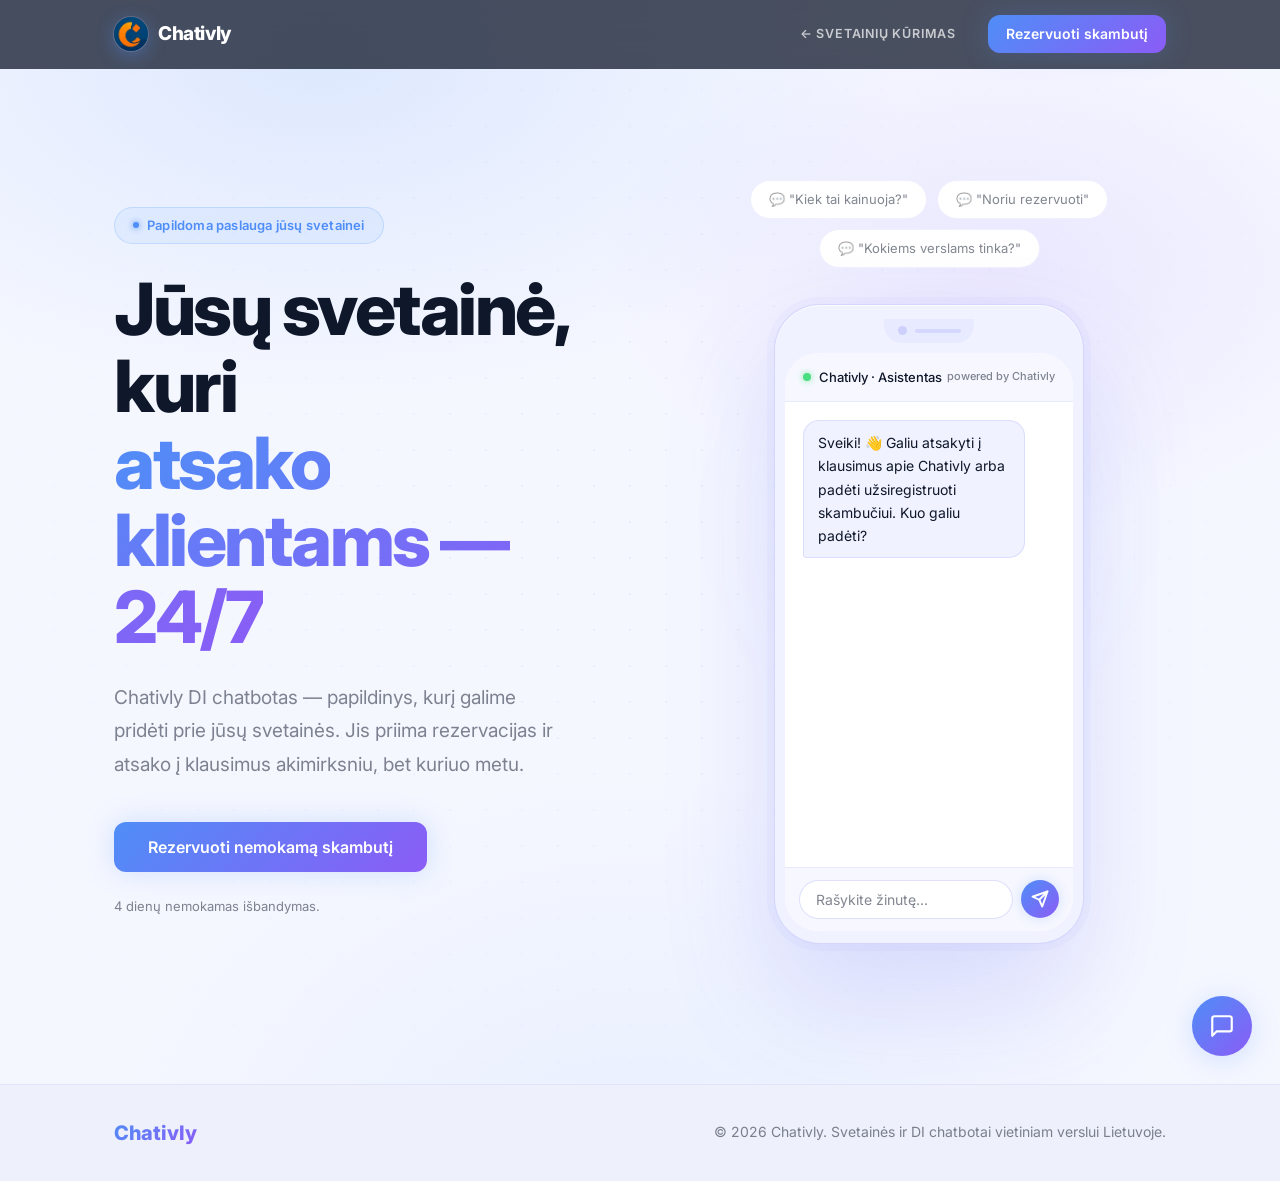
==== commit 3254425f: "Trim landing page sections and polish hero/nav CTAs Removes duplicate demo/trial/contact sections fr" ====
--- a/chatbot.html
+++ b/chatbot.html
@@ -19,7 +19,7 @@
     <nav class="nav" id="nav">
         <div class="container nav__inner">
             <a href="index.html" class="nav__logo">
-                <span class="nav__logo-badge">C</span>
+                <img src="logofavicon.png" alt="Chativly" class="nav__logo-badge">
                 <span class="nav__logo-text">Chativly</span>
             </a>
             <button class="nav__toggle" id="navToggle" aria-label="Atidaryti meniu">
@@ -27,77 +27,28 @@
             </button>
             <ul class="nav__links" id="navLinks">
                 <li><a href="index.html">← Svetainių kūrimas</a></li>
-                <li><a href="#how-it-works">Kaip tai veikia</a></li>
-                <li><a href="#demo">Demo</a></li>
-                <li class="nav__cta"><a href="#contact" class="btn btn--primary btn--sm">Rezervuoti skambutį</a></li>
+                <li class="nav__cta"><a href="#" class="btn btn--primary btn--sm" onclick="if(typeof Calendly!=='undefined'){Calendly.initPopupWidget({url:'https://calendly.com/zygimantaspode'});}else{window.open('https://calendly.com/zygimantaspode','_blank');}return false;">Rezervuoti skambutį</a></li>
             </ul>
         </div>
     </nav>
 
-    <!-- Hero -->
-    <section class="hero" id="hero">
+    <!-- Hero / Ad -->
+    <section class="hero hero--split" id="hero" style="position:relative;">
         <div class="hero__bg"></div>
         <div class="container hero__inner">
-            <div class="hero__badge">
-                <span class="hero__badge-dot"></span>
-                Papildoma paslauga jūsų svetainei
+            <div class="hero__content">
+                <div class="hero__badge">
+                    <span class="hero__badge-dot"></span>
+                    Papildoma paslauga jūsų svetainei
+                </div>
+                <h1 class="hero__title">Jūsų svetainė, kuri<br><span class="gradient-text">atsako klientams — 24/7</span></h1>
+                <p class="hero__subtitle">Chativly DI chatbotas — papildinys, kurį galime pridėti prie jūsų svetainės. Jis priima rezervacijas ir atsako į klausimus akimirksniu, bet kuriuo metu.</p>
+                <div class="hero__ctas">
+                    <button class="btn btn--primary btn--lg" onclick="if(typeof Calendly!=='undefined'){Calendly.initPopupWidget({url:'https://calendly.com/zygimantaspode'});}else{window.open('https://calendly.com/zygimantaspode','_blank');}return false;">Rezervuoti nemokamą skambutį</button>
+                </div>
+                <p class="hero__note">4 dienų nemokamas išbandymas.</p>
             </div>
-            <h1 class="hero__title">Jūsų svetainė, kuri<br><span class="gradient-text">atsako klientams — 24/7</span></h1>
-            <p class="hero__subtitle">Chativly DI chatbotas — papildinys, kurį galime pridėti prie jūsų svetainės. Jis priima rezervacijas ir atsako į klausimus akimirksniu, bet kuriuo metu.</p>
-            <div class="hero__ctas">
-                <a href="#demo" class="btn btn--primary btn--lg">Pamatyti Demo</a>
-                <a href="#contact" class="btn btn--outline btn--lg">Rezervuoti skambutį</a>
-            </div>
-            <p class="hero__note">4 dienų nemokamas išbandymas.</p>
-        </div>
-    </section>
-
-    <!-- How It Works -->
-    <section class="section" id="how-it-works">
-        <div class="container">
-            <div class="section__header">
-                <span class="section__tag">Paprastas procesas</span>
-                <h2 class="section__title">Kaip tai veikia</h2>
-                <p class="section__subtitle">Pridedame prie bet kurios svetainės — savo ar jau turimos.</p>
-            </div>
-            <div class="steps">
-                <div class="step">
-                    <div class="step__number">01</div>
-                    <div class="step__icon">📋</div>
-                    <h3 class="step__title">Mes viską nustatome</h3>
-                    <p class="step__desc">Papasakosite apie savo verslą. Mes sukonfigūruosime DI asistentą ir įdiegsime jį jūsų svetainėje.</p>
-                </div>
-                <div class="step__arrow">→</div>
-                <div class="step">
-                    <div class="step__number">02</div>
-                    <div class="step__icon">💬</div>
-                    <h3 class="step__title">Klientai pradeda rašyti</h3>
-                    <p class="step__desc">Jūsų svetainės lankytojai klausinėja ir prašo rezervacijų. DI atsako akimirksniu, visą parą.</p>
-                </div>
-                <div class="step__arrow">→</div>
-                <div class="step">
-                    <div class="step__number">03</div>
-                    <div class="step__icon">📅</div>
-                    <h3 class="step__title">Jūs gaunate rezervacijas</h3>
-                    <p class="step__desc">Užsakymai fiksuojami automatiškai. Mažiau laiko prie telefono — daugiau laiko tam, ką darote geriausiai.</p>
-                </div>
-            </div>
-        </div>
-    </section>
-
-
-    <!-- Live Demo -->
-    <section class="section" id="demo" style="position:relative; padding-bottom: 120px;">
-        <div class="container">
-            <div class="section__header">
-                <span class="section__tag">Išbandykite patys</span>
-                <h2 class="section__title">Pamatykite kaip tai veikia</h2>
-            </div>
-            <div class="demo-split">
-                <div class="demo-col__header">
-                    <span class="demo-col__tag">Išbandykite dabar</span>
-                    <p class="demo-col__desc">Paklauskite apie kainodarą arba užsiregistruokite pokalbiui</p>
-                </div>
+            <div class="hero__visual">
                 <ul class="demo-hints" id="faqHints">
                     <li>💬 "Kiek tai kainuoja?"</li>
                     <li>💬 "Noriu rezervuoti"</li>
@@ -162,38 +113,6 @@
         </div>
     </section>
 
-
-    <!-- Trial -->
-    <section class="section trial" id="trial">
-        <div class="container">
-            <div class="trial__inner">
-                <h2 class="trial__title">Išbandykite Chativly<br>nemokamai 4 dienas</h2>
-                <p class="trial__subtitle">Pridėkite visiškai veikiantį DI chatbotą prie savo svetainės — be rizikos. Jei jis nepritrauks daugiau rezervacijų — nieko neprarasite.</p>
-                <div class="trial__features">
-                    <span>✓ Pritaikytas jūsų verslui</span>
-                    <span>✓ Gyvas per 24 val.</span>
-                </div>
-                <a href="#contact" class="btn btn--white btn--lg">Gauti nemokamą bandomąją versiją</a>
-            </div>
-        </div>
-    </section>
-
-    <!-- Contact -->
-    <section class="section" id="contact">
-        <div class="container">
-            <div class="section__header">
-                <span class="section__tag">Bendraukite su mumis :)</span>
-                <h2 class="section__title">Rezervuokite nemokamą skambutį</h2>
-                <p class="section__subtitle">Pasirinkite jums patogų laiką — pasikalbėsime apie jūsų verslą ir paruošime chatbotą.</p>
-            </div>
-            <div class="calendly-cta" style="display:flex;justify-content:center;">
-                <button class="btn btn--primary btn--lg" onclick="if(typeof Calendly!=='undefined'){Calendly.initPopupWidget({url:'https://calendly.com/zygimantaspode'});}else{window.open('https://calendly.com/zygimantaspode','_blank');}return false;">
-                    Rezervuoti nemokamą skambutį
-                </button>
-            </div>
-        </div>
-    </section>
-
     <!-- Footer -->
     <footer class="footer">
         <div class="container footer__inner">
--- a/css/style.css
+++ b/css/style.css
@@ -143,6 +143,7 @@
   font-weight: 800;
   box-shadow: 0 0 0 1px rgba(255,255,255,0.14), 0 4px 18px rgba(79,142,247,0.4);
   transition: var(--ease);
+  object-fit: cover;
 }
 .nav__logo:hover .nav__logo-badge {
   transform: scale(1.08) rotate(-8deg);
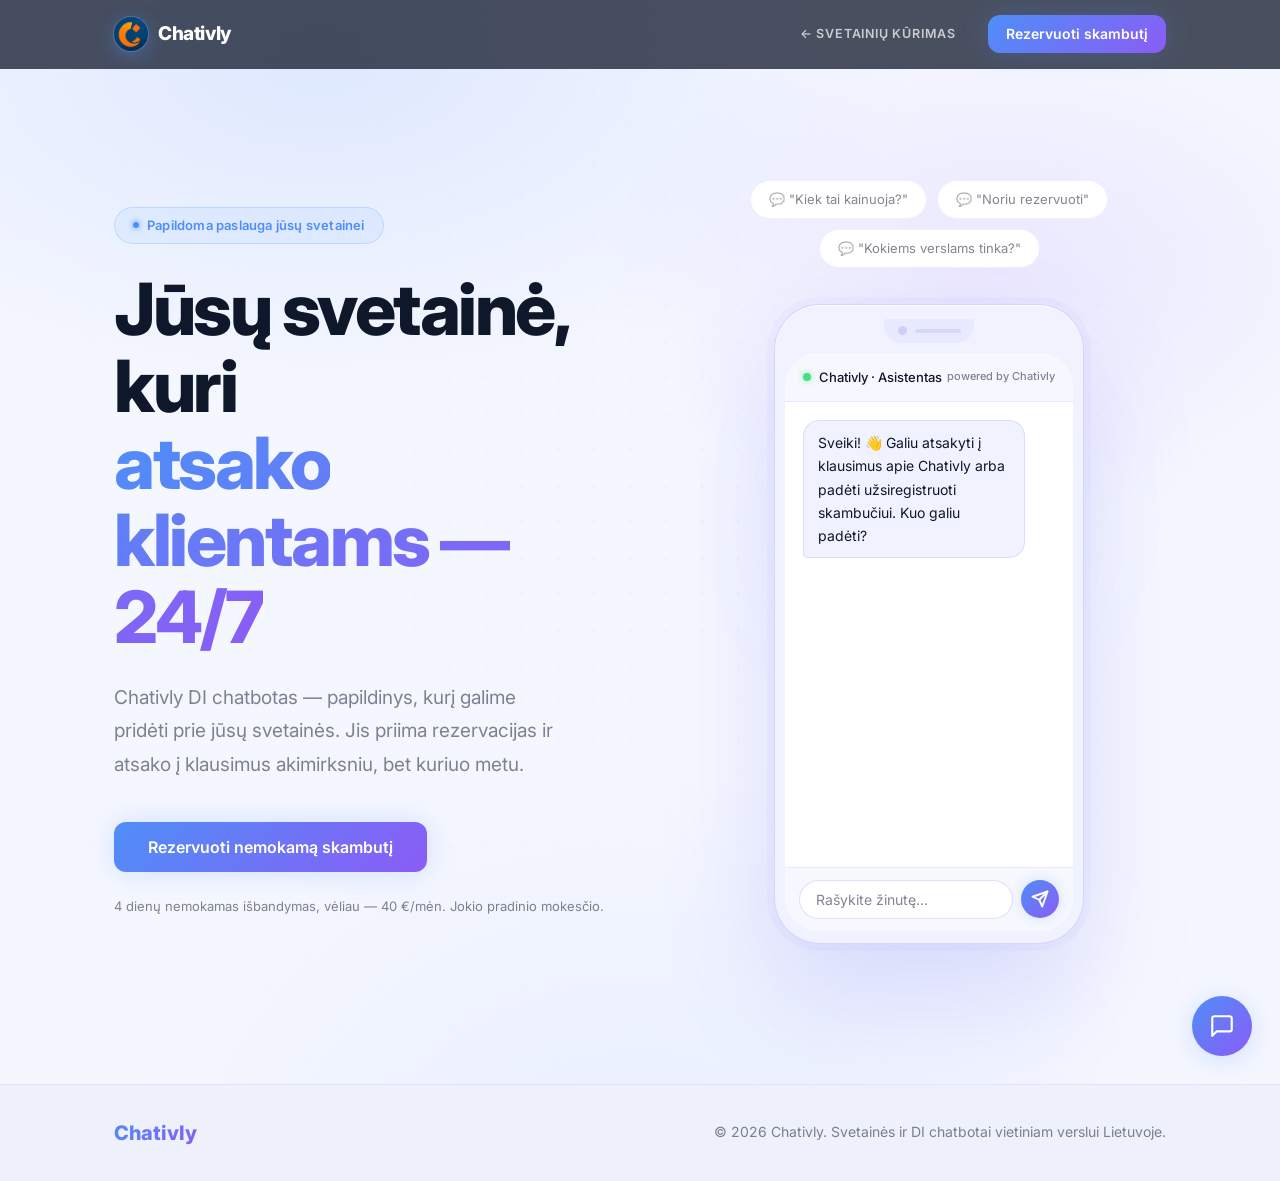
==== commit d84e290c: "Add pricing section and website mockup hero - New pricing section: website + maintenance 50 €/mo, AI" ====
--- a/chatbot.html
+++ b/chatbot.html
@@ -9,7 +9,7 @@
     <link rel="preconnect" href="https://fonts.googleapis.com">
     <link rel="preconnect" href="https://fonts.gstatic.com" crossorigin>
     <link href="https://fonts.googleapis.com/css2?family=Inter:wght@400;500;600;700;800&display=swap" rel="stylesheet">
-    <link rel="stylesheet" href="css/style.css?v=12">
+    <link rel="stylesheet" href="css/style.css?v=17">
     <link href="https://assets.calendly.com/assets/external/widget.css" rel="stylesheet">
     <script src="https://assets.calendly.com/assets/external/widget.js" async></script>
 </head>
@@ -46,7 +46,7 @@
                 <div class="hero__ctas">
                     <button class="btn btn--primary btn--lg" onclick="if(typeof Calendly!=='undefined'){Calendly.initPopupWidget({url:'https://calendly.com/zygimantaspode'});}else{window.open('https://calendly.com/zygimantaspode','_blank');}return false;">Rezervuoti nemokamą skambutį</button>
                 </div>
-                <p class="hero__note">4 dienų nemokamas išbandymas.</p>
+                <p class="hero__note">4 dienų nemokamas išbandymas, vėliau — 40 €/mėn. Jokio pradinio mokesčio.</p>
             </div>
             <div class="hero__visual">
                 <ul class="demo-hints" id="faqHints">
@@ -121,7 +121,7 @@
         </div>
     </footer>
 
-    <script src="js/main.js?v=8"></script>
+    <script src="js/main.js?v=9"></script>
     <script src="js/chatbot.js?v=8"></script>
 </body>
 </html>
--- a/css/style.css
+++ b/css/style.css
@@ -333,32 +333,137 @@
   border-radius: 50%;
   background: rgba(15,23,42,0.14);
 }
-.hero__mock-body {
-  padding: 26px 22px 30px;
-  display: flex;
-  flex-direction: column;
+.hero__mock-bar { align-items: center; }
+.hero__mock-url {
+  flex: 1;
+  margin-left: 12px;
+  max-width: 220px;
+  background: rgba(15,23,42,0.05);
+  border-radius: 100px;
+  padding: 4px 14px;
+  font-size: 11px;
+  color: var(--text-muted);
+}
+
+/* Sample client site inside the hero mockups */
+.site-mock {
+  --site-accent: #c2410c;
+  background: #fffaf5;
+  padding: 16px 20px 22px;
+  color: #292524;
+  text-align: left;
+}
+.site-mock__nav {
+  display: flex;
+  align-items: center;
+  justify-content: space-between;
   gap: 12px;
-}
-.hero__chat-bubble {
-  max-width: 78%;
-  padding: 12px 16px;
-  border-radius: 14px;
-  font-size: 14.5px;
-  line-height: 1.5;
-}
-.hero__chat-bubble--user {
-  align-self: flex-end;
-  background: var(--gradient);
-  color: var(--white);
-  border-bottom-right-radius: 4px;
-}
-.hero__chat-bubble--bot {
-  align-self: flex-start;
+  margin-bottom: 20px;
+}
+.site-mock__logo {
+  display: flex;
+  align-items: center;
+  gap: 6px;
+  font-size: 13px;
+  font-weight: 800;
+}
+.site-mock__logo i {
+  width: 14px;
+  height: 14px;
+  border-radius: 50%;
+  background: var(--site-accent);
+}
+.site-mock__links { display: flex; gap: 14px; font-size: 11px; color: #78716c; }
+.site-mock__btn {
+  display: inline-block;
+  background: var(--site-accent);
+  color: #ffffff;
+  font-size: 11px;
+  font-weight: 700;
+  padding: 7px 14px;
+  border-radius: 8px;
+  margin-top: 6px;
+}
+.site-mock__btn--sm { margin-top: 0; padding: 5px 10px; font-size: 10px; }
+.site-mock__hero {
+  display: grid;
+  grid-template-columns: 1fr 1fr;
+  gap: 18px;
+  align-items: center;
+  margin-bottom: 20px;
+}
+.site-mock__tag { font-size: 10px; font-weight: 700; color: var(--site-accent); margin-bottom: 6px; }
+.site-mock__title {
+  font-size: 19px;
+  font-weight: 800;
+  line-height: 1.15;
+  letter-spacing: -0.4px;
+  margin-bottom: 10px;
+}
+.site-mock__line {
+  height: 6px;
+  border-radius: 4px;
+  background: rgba(41,37,36,0.1);
+  margin-bottom: 6px;
+}
+.site-mock__line--short { width: 65%; }
+.site-mock__img {
+  aspect-ratio: 4 / 3;
+  border-radius: 12px;
+  background:
+    radial-gradient(circle at 35% 40%, rgba(255,255,255,0.35) 0 14%, transparent 15%),
+    linear-gradient(135deg, #fdba74 0%, #ea580c 55%, #9a3412 100%);
+}
+.site-mock__cards { display: grid; grid-template-columns: repeat(3, 1fr); gap: 12px; }
+.site-mock__card {
   background: #ffffff;
-  border: 1px solid var(--border);
-  color: var(--text);
-  border-bottom-left-radius: 4px;
-}
+  border: 1px solid rgba(41,37,36,0.06);
+  border-radius: 10px;
+  padding: 8px 8px 6px;
+}
+.site-mock__card-img {
+  height: 44px;
+  border-radius: 7px;
+  margin-bottom: 8px;
+  background: linear-gradient(135deg, #fed7aa, #fb923c);
+}
+.site-mock__card-img--2 { background: linear-gradient(135deg, #d9f99d, #65a30d); }
+.site-mock__card-img--3 { background: linear-gradient(135deg, #fde68a, #d97706); }
+
+/* Phone version of the sample site */
+.hero__phone {
+  position: absolute;
+  left: -64px;
+  bottom: -52px;
+  width: 150px;
+  background: #0f172a;
+  border-radius: 26px;
+  padding: 8px;
+  box-shadow: var(--shadow-lg), 0 20px 50px rgba(15,23,42,0.25);
+  transform: rotate(-4deg);
+  transition: transform 0.4s ease;
+}
+.hero__visual:hover .hero__phone { transform: rotate(0deg) translateY(-6px); }
+.hero__phone-notch {
+  position: absolute;
+  top: 8px;
+  left: 50%;
+  transform: translateX(-50%);
+  width: 46px;
+  height: 12px;
+  background: #0f172a;
+  border-radius: 0 0 10px 10px;
+  z-index: 1;
+}
+.site-mock--phone { border-radius: 19px; padding: 22px 12px 16px; }
+.site-mock--phone .site-mock__nav { margin-bottom: 12px; }
+.site-mock--phone .site-mock__logo { font-size: 11px; }
+.site-mock--phone .site-mock__img { margin-bottom: 10px; border-radius: 9px; }
+.site-mock--phone .site-mock__title { font-size: 13px; margin-bottom: 8px; }
+.site-mock--phone .site-mock__line { height: 5px; }
+.site-mock--phone .site-mock__btn { display: block; text-align: center; font-size: 9.5px; padding: 6px 8px; }
+.site-mock__burger { display: flex; flex-direction: column; gap: 3px; }
+.site-mock__burger span { width: 14px; height: 2px; border-radius: 2px; background: #292524; }
 .hero__floating-chip {
   position: absolute;
   bottom: -18px;
@@ -530,44 +635,64 @@
 }
 .feature__desc { font-size: 14px; color: var(--text-muted); line-height: 1.65; }
 
-/* ===== Addon Teaser ===== */
-.addon-teaser {
-  display: flex;
-  align-items: center;
-  gap: 36px;
+/* ===== Pricing ===== */
+.pricing {
+  display: grid;
+  grid-template-columns: 1.15fr 1fr;
+  gap: 24px;
+  max-width: 820px;
+  margin: 0 auto;
+  align-items: stretch;
+}
+.price-card {
+  display: flex;
+  flex-direction: column;
+  align-items: flex-start;
   background: #ffffff;
-  border: 1px solid var(--border-bright);
+  border: 1px solid var(--border);
   border-radius: 28px;
-  padding: 48px;
+  padding: 40px 36px;
+}
+.price-card--main {
+  border-color: var(--border-bright);
   box-shadow: 0 0 0 1px rgba(79,142,247,0.06), var(--shadow);
 }
-.addon-teaser__icon {
-  flex-shrink: 0;
-  width: 84px;
-  height: 84px;
-  border-radius: 22px;
+.price-card .section__tag { margin-bottom: 12px; }
+.price-card__name {
+  font-size: 18px;
+  font-weight: 700;
+  color: var(--text);
+  margin-bottom: 10px;
+}
+.price-card__price {
+  font-size: 48px;
+  font-weight: 800;
+  letter-spacing: -1.5px;
+  color: var(--text);
+  line-height: 1;
+  margin-bottom: 24px;
+}
+.price-card--main .price-card__price {
   background: var(--gradient);
-  color: var(--white);
-  display: flex;
-  align-items: center;
-  justify-content: center;
-  font-size: 36px;
-  box-shadow: 0 0 28px var(--primary-glow);
-}
-.addon-teaser__title {
-  font-size: clamp(22px, 3vw, 30px);
-  font-weight: 800;
-  letter-spacing: -1px;
-  color: var(--text);
-  margin: 10px 0 12px;
-  line-height: 1.15;
-}
-.addon-teaser__desc {
+  -webkit-background-clip: text;
+  background-clip: text;
+  -webkit-text-fill-color: transparent;
+}
+.price-card__price span {
+  font-size: 16px;
+  font-weight: 600;
+  letter-spacing: 0;
+  color: var(--text-muted);
+  -webkit-text-fill-color: var(--text-muted);
+}
+.price-card__list {
+  display: flex;
+  flex-direction: column;
+  gap: 10px;
   font-size: 15px;
   color: var(--text-muted);
-  line-height: 1.7;
-  margin-bottom: 22px;
-  max-width: 560px;
+  margin-bottom: 32px;
+  flex-grow: 1;
 }
 
 /* ===== Demo Hints ===== */
@@ -810,50 +935,9 @@
 .chat-send-btn:hover { filter: brightness(1.12); transform: scale(1.06); }
 .chat-send-btn:disabled { background: rgba(255,255,255,0.1); cursor: not-allowed; transform: none; box-shadow: none; }
 
-/* ===== Trial ===== */
-.trial {
-  background: var(--bg);
-  text-align: center;
-  position: relative;
-  overflow: hidden;
-}
-.trial::before {
-  content: '';
-  position: absolute;
-  inset: 0;
-  background:
-    radial-gradient(ellipse 65% 80% at 50% 55%, rgba(79,142,247,0.08) 0%, transparent 62%),
-    radial-gradient(ellipse 45% 50% at 15% 85%, rgba(139,92,246,0.06) 0%, transparent 55%);
-  pointer-events: none;
-}
-.trial__inner {
-  position: relative;
-  z-index: 1;
-  max-width: 680px;
-  margin: 0 auto;
-  background: #ffffff;
-  border: 1px solid var(--border-bright);
-  border-radius: 28px;
-  padding: 64px 52px;
-  backdrop-filter: blur(16px);
-  -webkit-backdrop-filter: blur(16px);
-  box-shadow: 0 0 0 1px rgba(79,142,247,0.08), var(--shadow-lg);
-}
-.trial__title {
-  font-size: clamp(28px, 4vw, 46px);
-  font-weight: 800;
-  letter-spacing: -1.4px;
-  margin-bottom: 18px;
-  line-height: 1.1;
-  color: var(--text);
-}
-.trial__subtitle {
-  font-size: 17px;
-  color: var(--text-muted);
-  margin-bottom: 32px;
-  line-height: 1.78;
-}
-.trial__features {
+/* ===== Contact ===== */
+#contact .section__header { margin-bottom: 28px; }
+.contact__features {
   display: flex;
   gap: 28px;
   justify-content: center;
@@ -1027,15 +1111,15 @@
   .step { max-width: 440px; width: 100%; }
   .step__arrow { transform: rotate(90deg); margin: -8px auto; opacity: 0.25; }
   .features { grid-template-columns: repeat(2, 1fr); }
-  .addon-teaser { flex-direction: column; text-align: center; padding: 40px 32px; }
-  .addon-teaser__desc { max-width: none; }
+  .pricing { grid-template-columns: 1fr; max-width: 440px; }
 
   .hero--split .hero__inner { grid-template-columns: 1fr; text-align: center; gap: 60px; }
   .hero--split .hero__badge { margin-left: auto; margin-right: auto; }
   .hero--split .hero__subtitle { margin: 0 auto 40px; }
   .hero--split .hero__ctas { justify-content: center; }
   .hero--split .hero__note { text-align: center; }
-  .hero__visual { max-width: 440px; margin: 0 auto; }
+  .hero__visual { max-width: 480px; margin: 0 auto; }
+  .hero__phone { left: -12px; }
 }
 
 @media (max-width: 640px) {
@@ -1068,8 +1152,6 @@
   .section { padding: 80px 0; }
   .section__header { margin-bottom: 48px; }
 
-  .trial__inner { padding: 40px 24px; }
-
   .footer__inner { flex-direction: column; text-align: center; }
 
   .phone-frame { width: 284px; }
@@ -1078,6 +1160,11 @@
   .demo-hints { flex-direction: column; align-items: center; }
 
   .features { grid-template-columns: 1fr; }
+  .site-mock__links { display: none; }
+  .site-mock__title { font-size: 16px; }
+  .hero__phone { width: 118px; left: -6px; bottom: -30px; }
+  .price-card { padding: 32px 24px; }
+  .price-card .btn { width: 100%; justify-content: center; }
 
   .bubble-popup { width: calc(100vw - 64px); }
   .bubble-widget { bottom: 16px; right: 16px; }
